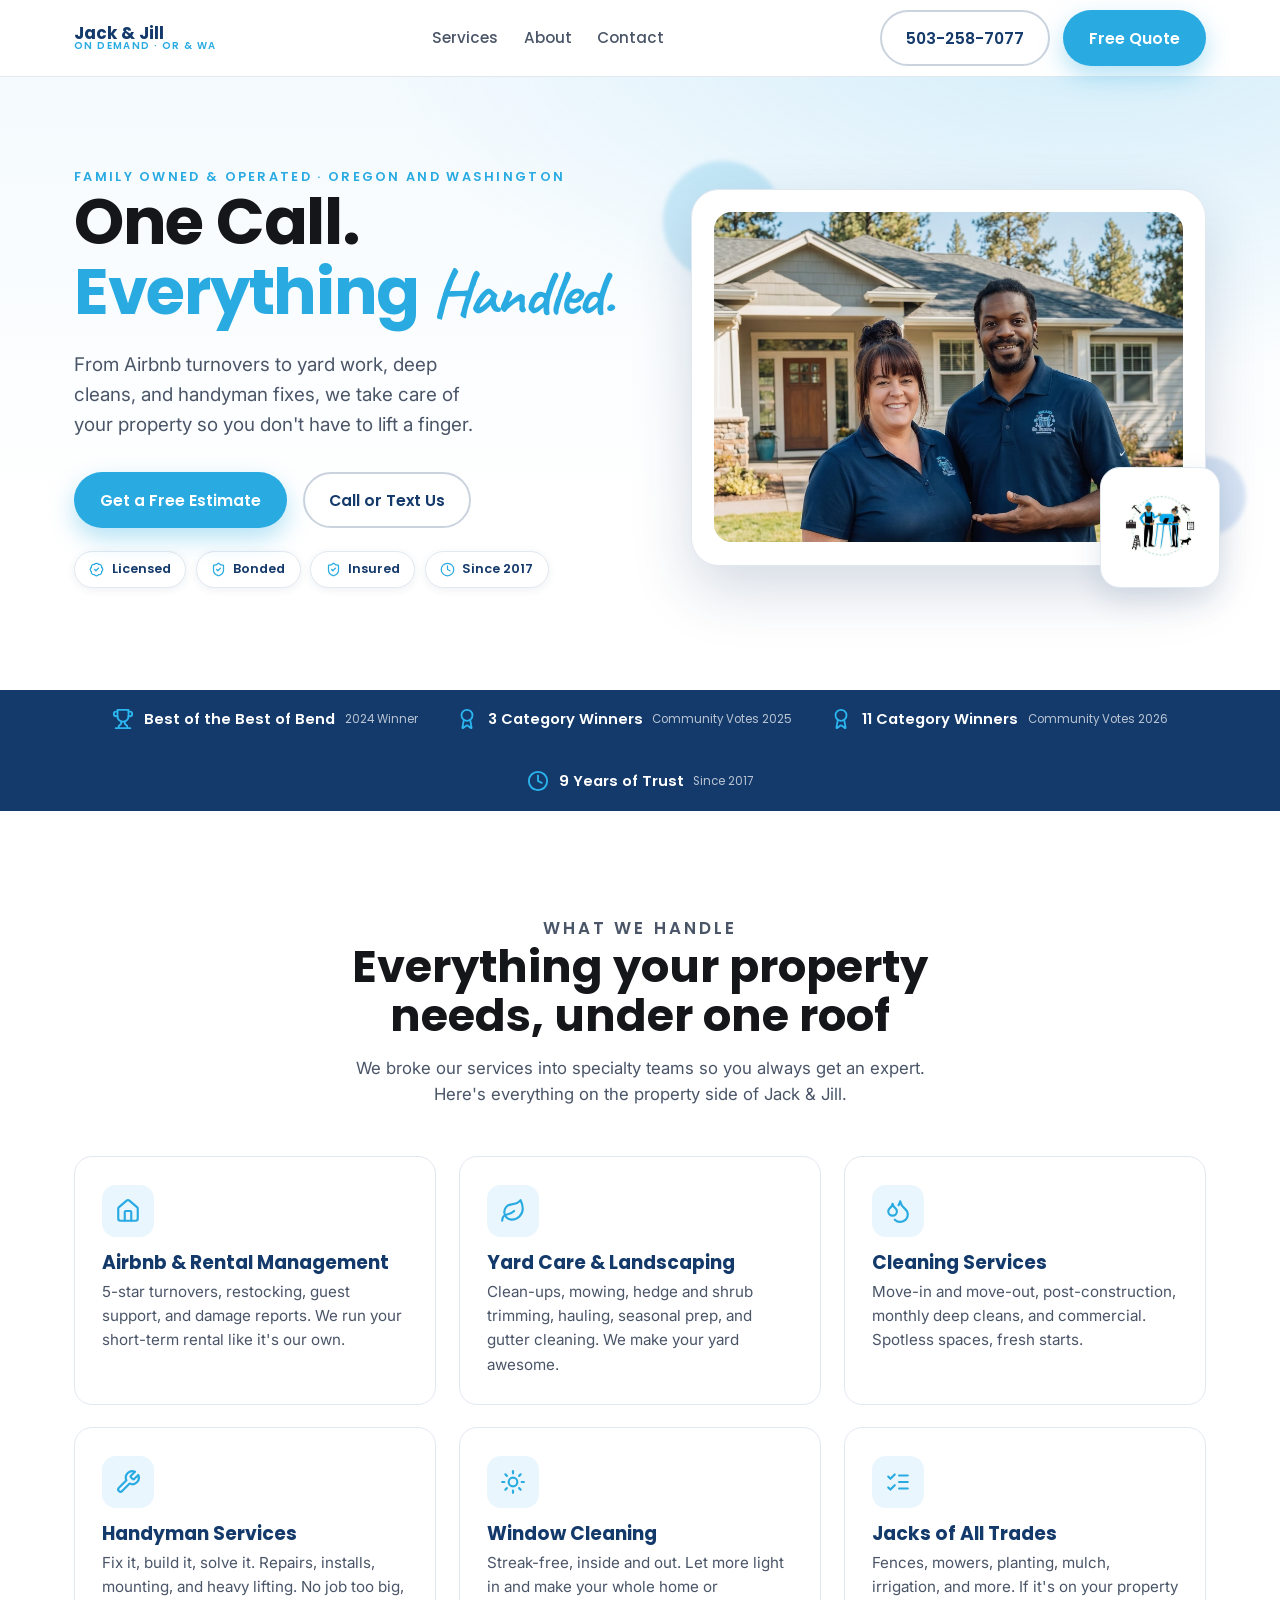
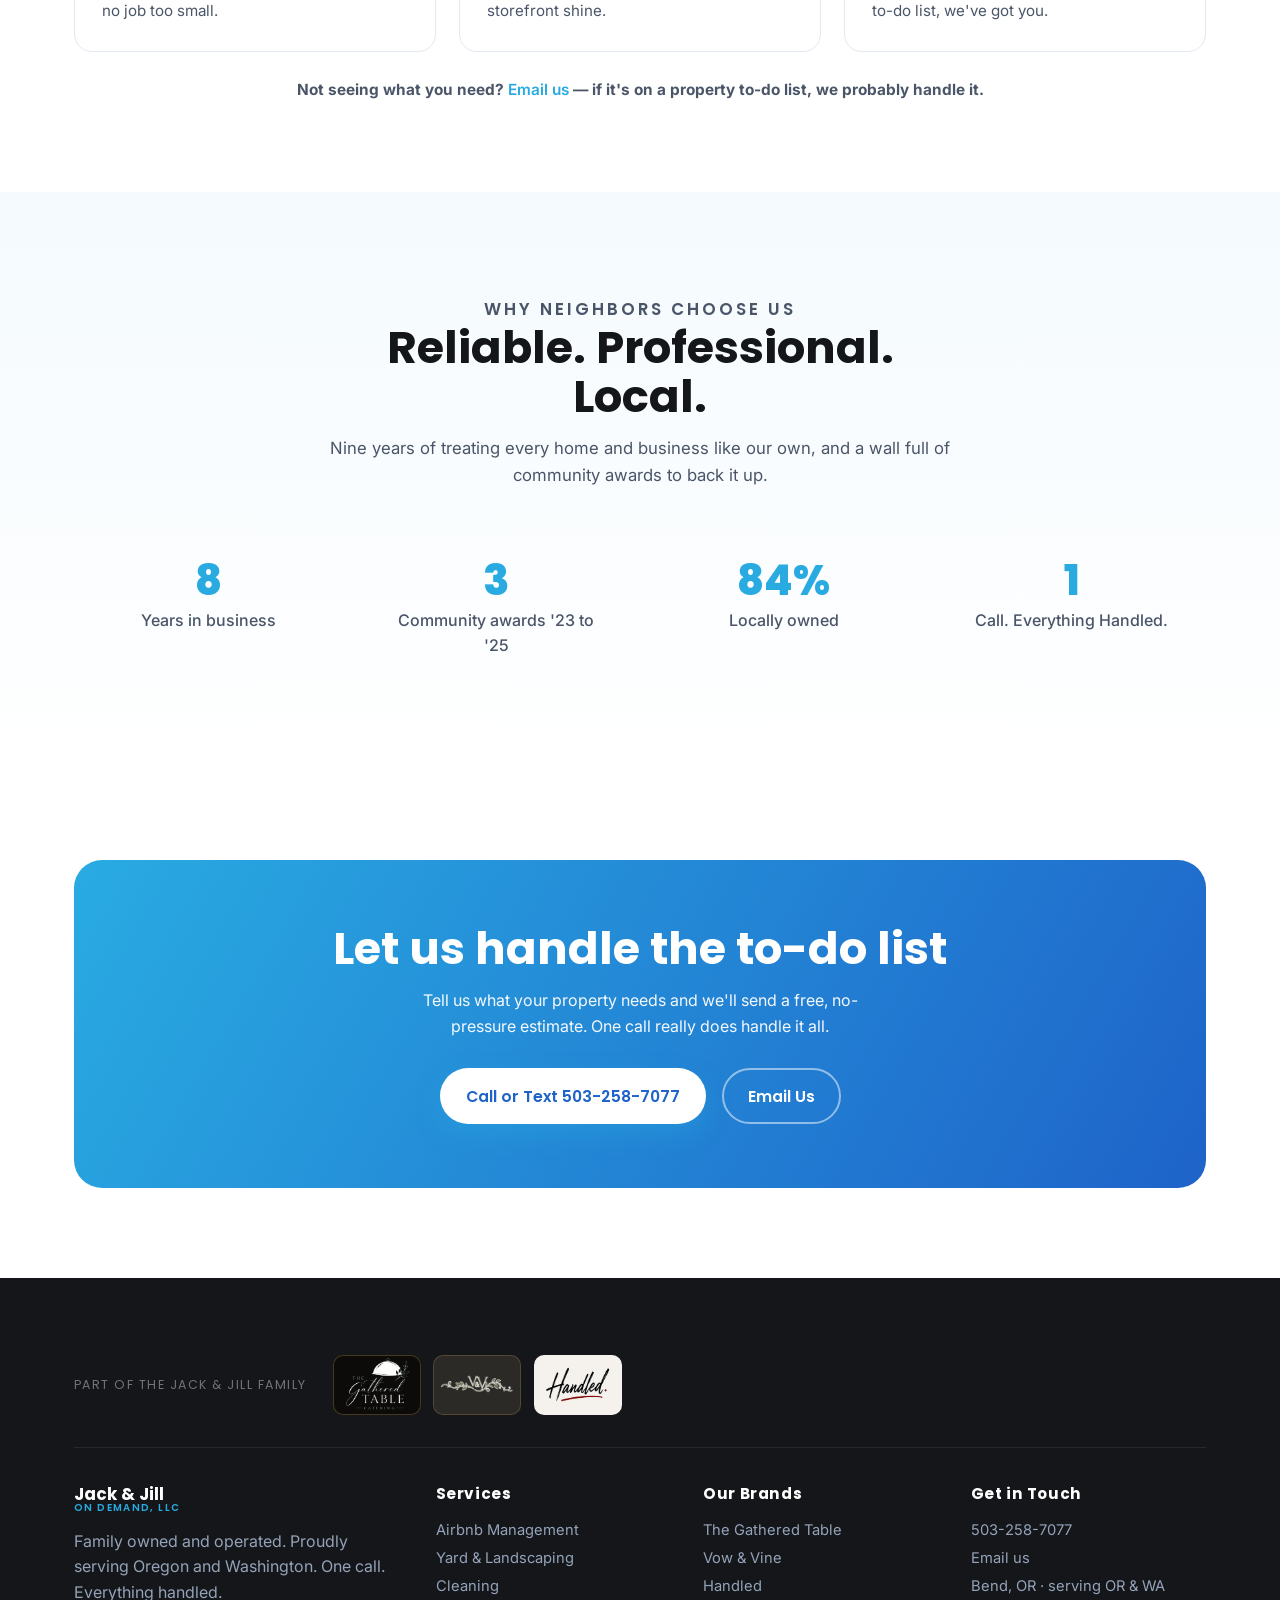
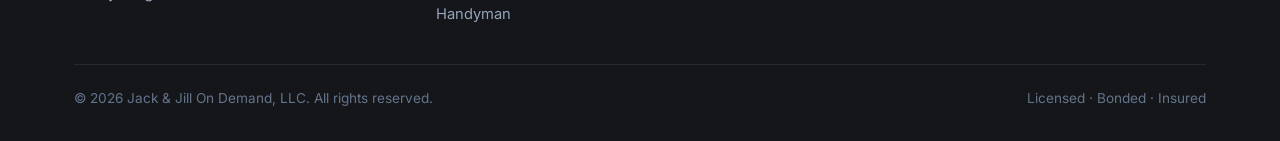
==== index.html @ 46f11cfd "Initial commit: extracted site for standalone GitHub Pages hosting Split out of the Jack & Jill fami" ====
<!DOCTYPE html>
<html lang="en">
<head>
<meta charset="UTF-8" />
<meta name="viewport" content="width=device-width, initial-scale=1.0" />
<title>Jack &amp; Jill On Demand · One Call. Everything Handled. | Oregon and Washington</title>
<meta name="description" content="Family-owned property services across Oregon and Washington: Airbnb management, yard care, cleaning, handyman, and more. Jacks of trades and Jills of many skills. Voted Best of Bend. One call. Everything handled." />
<link rel="preconnect" href="https://fonts.googleapis.com" />
<link rel="preconnect" href="https://fonts.gstatic.com" crossorigin />
<link href="https://fonts.googleapis.com/css2?family=Poppins:wght@500;600;700;800&family=Inter:wght@400;500;600&family=Caveat:wght@700&display=swap" rel="stylesheet" />
<link rel="stylesheet" href="styles.css" />
</head>
<body>

<!-- ============ HEADER ============ -->
<header class="site">
  <div class="wrap nav">
    <a class="brand" href="index.html" aria-label="Jack and Jill On Demand home">
      <span class="bt">Jack &amp; Jill<small>ON DEMAND · OR &amp; WA</small></span>
    </a>
    <nav class="nav-links" aria-label="Primary">
      <a href="services/">Services</a>
      <a href="about/">About</a>
      <a href="contact/">Contact</a>
    </nav>
    <div class="nav-cta">
      <a class="btn btn-ghost" href="tel:5032587077">503-258-7077</a>
      <a class="btn btn-primary" href="contact/">Free Quote</a>
      <button class="nav-toggle" aria-label="Menu" aria-expanded="false">
        <svg width="26" height="26" viewBox="0 0 24 24" fill="none" stroke="#143a6b" stroke-width="2" stroke-linecap="round" stroke-linejoin="round"><path d="M4 6h16M4 12h16M4 18h16"/></svg>
      </button>
    </div>
  </div>
</header>

<!-- ============ HERO ============ -->
<section class="hero">
  <div class="wrap hero-grid">
    <div class="hero-copy">
      <p class="eyebrow reveal">Family Owned &amp; Operated · Oregon and Washington</p>
      <h1 class="reveal d1">One Call.<br><span class="hl">Everything <span class="script">Handled.</span></span></h1>
      <p class="lead reveal d2">From Airbnb turnovers to yard work, deep cleans, and handyman fixes, we take care of your property so you don't have to lift a finger.</p>
      <div class="cta-row reveal d3">
        <a class="btn btn-primary" href="contact/">Get a Free Estimate</a>
        <a class="btn btn-ghost" href="tel:5032587077">Call or Text Us</a>
      </div>
      <div class="pill-badges reveal d4">
        <span class="pill"><svg viewBox="0 0 24 24" fill="none" stroke="currentColor" stroke-width="2" stroke-linecap="round" stroke-linejoin="round"><path d="M3.85 8.62a4 4 0 0 1 4.78-4.77 4 4 0 0 1 6.74 0 4 4 0 0 1 4.78 4.78 4 4 0 0 1 0 6.74 4 4 0 0 1-4.77 4.78 4 4 0 0 1-6.75 0 4 4 0 0 1-4.78-4.77 4 4 0 0 1 0-6.76Z"/><path d="m9 12 2 2 4-4"/></svg> Licensed</span>
        <span class="pill"><svg viewBox="0 0 24 24" fill="none" stroke="currentColor" stroke-width="2" stroke-linecap="round" stroke-linejoin="round"><path d="M20 13c0 5-3.5 7.5-7.66 8.95a1 1 0 0 1-.67-.01C7.5 20.5 4 18 4 13V6a1 1 0 0 1 1-1c2 0 4.5-1.2 6.24-2.72a1.17 1.17 0 0 1 1.52 0C14.51 3.81 17 5 19 5a1 1 0 0 1 1 1z"/><path d="m9 12 2 2 4-4"/></svg> Bonded</span>
        <span class="pill"><svg viewBox="0 0 24 24" fill="none" stroke="currentColor" stroke-width="2" stroke-linecap="round" stroke-linejoin="round"><path d="M20 13c0 5-3.5 7.5-7.66 8.95a1 1 0 0 1-.67-.01C7.5 20.5 4 18 4 13V6a1 1 0 0 1 1-1c2 0 4.5-1.2 6.24-2.72a1.17 1.17 0 0 1 1.52 0C14.51 3.81 17 5 19 5a1 1 0 0 1 1 1z"/><path d="m9 12 2 2 4-4"/></svg> Insured</span>
        <span class="pill"><svg viewBox="0 0 24 24" fill="none" stroke="currentColor" stroke-width="2" stroke-linecap="round" stroke-linejoin="round"><circle cx="12" cy="12" r="10"/><polyline points="12 6 12 12 16 14"/></svg> Since 2017</span>
      </div>
    </div>
    <div class="hero-visual reveal d2">
      <span class="blob b1 float-anim"></span>
      <span class="blob b2 float-anim delay"></span>
      <div class="hero-card">
        <div class="photo">
          <img src="assets/photos/team-front-of-home.jpg" alt="Two members of the Jack &amp; Jill On Demand team outside a Central Oregon home" width="1856" height="2304" fetchpriority="high" decoding="async" />
        </div>
      </div>
      <div class="hero-logo-float float-anim">
        <img src="assets/logo.png" alt="Jack & Jill On Demand" />
      </div>
    </div>
  </div>
</section>

<!-- ============ AWARDS STRIP ============ -->
<div class="awards">
  <div class="wrap row">
    <div class="award"><svg viewBox="0 0 24 24" fill="none" stroke="currentColor" stroke-width="2" stroke-linecap="round" stroke-linejoin="round"><path d="M6 9H4.5a2.5 2.5 0 0 1 0-5H6"/><path d="M18 9h1.5a2.5 2.5 0 0 0 0-5H18"/><path d="M4 22h16"/><path d="M10 14.66V17c0 .55-.47.98-.97 1.21C7.85 18.75 7 20.24 7 22"/><path d="M14 14.66V17c0 .55.47.98.97 1.21C16.15 18.75 17 20.24 17 22"/><path d="M18 2H6v7a6 6 0 0 0 12 0V2Z"/></svg> Best of the Best of Bend <small>2024 Winner</small></div>
    <div class="award"><svg viewBox="0 0 24 24" fill="none" stroke="currentColor" stroke-width="2" stroke-linecap="round" stroke-linejoin="round"><path d="m15.477 12.89 1.515 8.526a.5.5 0 0 1-.81.47l-3.58-2.687a1 1 0 0 0-1.197 0l-3.586 2.686a.5.5 0 0 1-.81-.469l1.514-8.526"/><circle cx="12" cy="8" r="6"/></svg> 3 Category Winners <small>Community Votes 2025</small></div>
    <div class="award"><svg viewBox="0 0 24 24" fill="none" stroke="currentColor" stroke-width="2" stroke-linecap="round" stroke-linejoin="round"><path d="m15.477 12.89 1.515 8.526a.5.5 0 0 1-.81.47l-3.58-2.687a1 1 0 0 0-1.197 0l-3.586 2.686a.5.5 0 0 1-.81-.469l1.514-8.526"/><circle cx="12" cy="8" r="6"/></svg> 11 Category Winners <small>Community Votes 2026</small></div>
    <div class="award"><svg viewBox="0 0 24 24" fill="none" stroke="currentColor" stroke-width="2" stroke-linecap="round" stroke-linejoin="round"><circle cx="12" cy="12" r="10"/><polyline points="12 6 12 12 16 14"/></svg> 9 Years of Trust <small>Since 2017</small></div>
  </div>
</div>

<!-- ============ SERVICES ============ -->
<section class="block" id="services">
  <div class="wrap">
    <div class="section-head reveal">
      <p class="eyebrow">What We Handle</p>
      <h2>Everything your property needs, under one roof</h2>
      <p>We broke our services into specialty teams so you always get an expert. Here's everything on the property side of Jack &amp; Jill.</p>
    </div>
    <div class="services">
      <article class="svc reveal d1">
        <div class="ic"><svg viewBox="0 0 24 24" fill="none" stroke="currentColor" stroke-width="2" stroke-linecap="round" stroke-linejoin="round"><path d="M15 21v-8a1 1 0 0 0-1-1h-4a1 1 0 0 0-1 1v8"/><path d="M3 10a2 2 0 0 1 .709-1.528l7-5.999a2 2 0 0 1 2.582 0l7 5.999A2 2 0 0 1 21 10v9a2 2 0 0 1-2 2H5a2 2 0 0 1-2-2z"/></svg></div>
        <h3>Airbnb &amp; Rental Management</h3>
        <p>5-star turnovers, restocking, guest support, and damage reports. We run your short-term rental like it's our own.</p>
      </article>
      <article class="svc reveal d2">
        <div class="ic"><svg viewBox="0 0 24 24" fill="none" stroke="currentColor" stroke-width="2" stroke-linecap="round" stroke-linejoin="round"><path d="M11 20A7 7 0 0 1 9.8 6.1C15.5 5 17 4.48 19 2c1 2 2 4.18 2 8 0 5.5-4.78 10-10 10z"/><path d="M2 21c0-3 1.85-5.36 5.08-6C9.5 14.52 12 13 13 12"/></svg></div>
        <h3>Yard Care &amp; Landscaping</h3>
        <p>Clean-ups, mowing, hedge and shrub trimming, hauling, seasonal prep, and gutter cleaning. We make your yard awesome.</p>
      </article>
      <article class="svc reveal d3">
        <div class="ic"><svg viewBox="0 0 24 24" fill="none" stroke="currentColor" stroke-width="2" stroke-linecap="round" stroke-linejoin="round"><path d="M7 16.3c2.2 0 4-1.83 4-4.05 0-1.16-.57-2.26-1.71-3.19S7.29 6.75 7 5.3c-.29 1.45-1.14 2.84-2.29 3.76S3 11.1 3 12.25c0 2.22 1.8 4.05 4 4.05z"/><path d="M12.56 6.6A10.97 10.97 0 0 0 14 3.02c.5 2.5 2 4.9 4 6.5s3 3.5 3 5.5a6.98 6.98 0 0 1-11.91 4.97"/></svg></div>
        <h3>Cleaning Services</h3>
        <p>Move-in and move-out, post-construction, monthly deep cleans, and commercial. Spotless spaces, fresh starts.</p>
      </article>
      <article class="svc reveal d1">
        <div class="ic"><svg viewBox="0 0 24 24" fill="none" stroke="currentColor" stroke-width="2" stroke-linecap="round" stroke-linejoin="round"><path d="M14.7 6.3a1 1 0 0 0 0 1.4l1.6 1.6a1 1 0 0 0 1.4 0l3.77-3.77a6 6 0 0 1-7.94 7.94l-6.91 6.91a2.12 2.12 0 0 1-3-3l6.91-6.91a6 6 0 0 1 7.94-7.94l-3.76 3.76z"/></svg></div>
        <h3>Handyman Services</h3>
        <p>Fix it, build it, solve it. Repairs, installs, mounting, and heavy lifting. No job too big, no job too small.</p>
      </article>
      <article class="svc reveal d2">
        <div class="ic"><svg viewBox="0 0 24 24" fill="none" stroke="currentColor" stroke-width="2" stroke-linecap="round" stroke-linejoin="round"><circle cx="12" cy="12" r="4"/><path d="M12 2v2"/><path d="M12 20v2"/><path d="m4.93 4.93 1.41 1.41"/><path d="m17.66 17.66 1.41 1.41"/><path d="M2 12h2"/><path d="M20 12h2"/><path d="m6.34 17.66-1.41 1.41"/><path d="m19.07 4.93-1.41 1.41"/></svg></div>
        <h3>Window Cleaning</h3>
        <p>Streak-free, inside and out. Let more light in and make your whole home or storefront shine.</p>
      </article>
      <article class="svc reveal d3">
        <div class="ic"><svg viewBox="0 0 24 24" fill="none" stroke="currentColor" stroke-width="2" stroke-linecap="round" stroke-linejoin="round"><path d="m3 17 2 2 4-4"/><path d="m3 7 2 2 4-4"/><path d="M13 6h8"/><path d="M13 12h8"/><path d="M13 18h8"/></svg></div>
        <h3>Jacks of All Trades</h3>
        <p>Fences, mowers, planting, mulch, irrigation, and more. If it's on your property to-do list, we've got you.</p>
      </article>
    </div>
    <p class="services-note reveal"><strong>Not seeing what you need? <a href="mailto:hellojackandjillinfo@gmail.com">Email us</a> — if it's on a property to-do list, we probably handle it.</strong></p>
  </div>
</section>

<!-- ============ WHY / PROMISE ============ -->
<section class="block promise" id="why">
  <div class="wrap">
    <div class="section-head reveal">
      <p class="eyebrow">Why Neighbors Choose Us</p>
      <h2>Reliable. Professional. Local.</h2>
      <p>Nine years of treating every home and business like our own, and a wall full of community awards to back it up.</p>
    </div>
    <div class="promise-grid">
      <div class="stat reveal d1"><div class="n"><span data-count="9">9</span></div><div class="l">Years in business</div></div>
      <div class="stat reveal d2"><div class="n"><span data-count="4">4</span></div><div class="l">Community awards '23 to '25</div></div>
      <div class="stat reveal d3"><div class="n"><span data-count="100" data-suffix="%">100%</span></div><div class="l">Locally owned</div></div>
      <div class="stat reveal d4"><div class="n"><span data-count="1">1</span></div><div class="l">Call. Everything Handled.</div></div>
    </div>
  </div>
</section>


<!-- ============ CTA ============ -->
<section class="block" id="contact">
  <div class="wrap">
    <div class="cta reveal">
      <h2>Let us handle the to-do list</h2>
      <p>Tell us what your property needs and we'll send a free, no-pressure estimate. One call really does handle it all.</p>
      <div class="cta-row" style="justify-content:center; display:flex; gap:1rem; flex-wrap:wrap;">
        <a class="btn btn-primary" href="tel:5032587077">Call or Text 503-258-7077</a>
        <a class="btn btn-ghost" href="mailto:hellojackandjillinfo@gmail.com">Email Us</a>
      </div>
    </div>
  </div>
</section>

<!-- ============ FOOTER ============ -->
<footer class="site">
  <div class="wrap">
    <div class="brand-strip">
  <span class="brand-strip-label">Part of the Jack &amp; Jill family</span>
  <div class="brand-strip-logos">
    <a class="brand-chip fam-gathered" href="https://thegatheredtablecatering.com" target="_blank" rel="noopener" aria-label="The Gathered Table"><img src="assets/brands/gathered-table.png" alt="The Gathered Table" /></a>
    <a class="brand-chip fam-vowvine" href="https://vowvineeventsevrices.com" target="_blank" rel="noopener" aria-label="Vow &amp; Vine"><img src="assets/brands/vow-and-vine.png" alt="Vow &amp; Vine" /></a>
    <a class="brand-chip fam-handled" href="https://handledpersonalassistant.com" target="_blank" rel="noopener" aria-label="Handled"><img src="assets/brands/handled.png" alt="Handled" /></a>
  </div>
</div>
    <div class="foot-grid">
      <div>
        <a class="brand" href="index.html"><span class="bt" style="color:#fff">Jack &amp; Jill<small>ON DEMAND, LLC</small></span></a>
        <p style="margin-top:1rem; color:#94a3b8; max-width:32ch;">Family owned and operated. Proudly serving Oregon and Washington. One call. Everything handled.</p>
      </div>
      <div>
        <h4>Services</h4>
        <ul>
          <li><a href="services/">Airbnb Management</a></li>
          <li><a href="services/">Yard &amp; Landscaping</a></li>
          <li><a href="services/">Cleaning</a></li>
          <li><a href="services/">Handyman</a></li>
        </ul>
      </div>
      <div>
        <h4>Our Brands</h4>
        <ul>
          <li><a href="https://thegatheredtablecatering.com">The Gathered Table</a></li>
          <li><a href="https://vowvineeventsevrices.com">Vow &amp; Vine</a></li>
          <li><a href="https://handledpersonalassistant.com">Handled</a></li>
        </ul>
      </div>
      <div>
        <h4>Get in Touch</h4>
        <ul>
          <li><a href="tel:5032587077">503-258-7077</a></li>
          <li><a href="mailto:hellojackandjillinfo@gmail.com">Email us</a></li>
          <li>Bend, OR &middot; serving OR &amp; WA</li>
        </ul>
      </div>
    </div>
    <div class="foot-bottom">
      <span>© 2026 Jack &amp; Jill On Demand, LLC. All rights reserved.</span>
      <span>Licensed · Bonded · Insured</span>
    </div>
  </div>
</footer>

<script src="app.js"></script>
</body>
</html>
---- styles.css ----
/* ============================================================
   JACK & JILL ON DEMAND :: flagship / property services
   Palette: cyan + deep navy + near-black + white
   Mood: friendly, sturdy, trustworthy, energetic
   ============================================================ */

:root {
  --cyan: #29abe2;
  --cyan-bright: #2bb6f0;
  --navy: #143a6b;
  --navy-deep: #0e2545;
  --royal: #1e63c9;
  --ink: #14161a;
  --slate: #4a5568;
  --mist: #eaf6fd;
  --mist-2: #f4fafe;
  --white: #ffffff;
  --line: #e2e8f0;

  --shadow-sm: 0 2px 8px rgba(20, 58, 107, .08);
  --shadow-md: 0 12px 30px rgba(20, 58, 107, .12);
  --shadow-lg: 0 24px 60px rgba(20, 58, 107, .18);

  --r-sm: 12px;
  --r-md: 18px;
  --r-lg: 28px;

  --font-head: "Poppins", system-ui, sans-serif;
  --font-body: "Inter", system-ui, sans-serif;
  --font-accent: "Caveat", cursive;

  --maxw: 1180px;
}

* { box-sizing: border-box; margin: 0; padding: 0; }

html { scroll-behavior: smooth; }

body {
  font-family: var(--font-body);
  color: var(--ink);
  background: var(--white);
  line-height: 1.6;
  -webkit-font-smoothing: antialiased;
  overflow-x: hidden;
}

h1, h2, h3, h4 { font-family: var(--font-head); line-height: 1.1; font-weight: 700; }
a { color: inherit; text-decoration: none; }
img { max-width: 100%; display: block; }

.wrap { width: 100%; max-width: var(--maxw); margin: 0 auto; padding: 0 24px; }
.eyebrow {
  font-family: var(--font-head);
  font-weight: 600; font-size: .8rem; letter-spacing: .18em;
  text-transform: uppercase; color: var(--cyan);
}
.script { font-family: var(--font-accent); color: var(--cyan); font-weight: 700; }

/* ---------- Buttons ---------- */
.btn {
  display: inline-flex; align-items: center; gap: .5rem;
  font-family: var(--font-head); font-weight: 600; font-size: .98rem;
  padding: .85rem 1.5rem; border-radius: 999px; cursor: pointer;
  border: 2px solid transparent; transition: transform .25s ease, box-shadow .25s ease, background .25s ease;
  will-change: transform;
}
.btn-primary { background: var(--cyan); color: #fff; box-shadow: 0 10px 24px rgba(41,171,226,.35); }
.btn-primary:hover { transform: translateY(-3px); box-shadow: 0 16px 34px rgba(41,171,226,.45); background: var(--cyan-bright); }
.btn-ghost { background: transparent; color: var(--navy); border-color: rgba(20,58,107,.22); }
.btn-ghost:hover { transform: translateY(-3px); border-color: var(--cyan); color: var(--cyan); }
.btn-dark { background: var(--navy); color: #fff; }
.btn-dark:hover { transform: translateY(-3px); background: var(--navy-deep); }

/* ============================================================
   HEADER
   ============================================================ */
header.site {
  position: sticky; top: 0; z-index: 50;
  background: rgba(255,255,255,.85);
  backdrop-filter: saturate(160%) blur(12px);
  border-bottom: 1px solid var(--line);
  transition: box-shadow .3s ease;
}
header.site.scrolled { box-shadow: var(--shadow-sm); }
.nav { display: flex; align-items: center; justify-content: space-between; height: 76px; }
.brand { display: flex; align-items: center; gap: .7rem; font-family: var(--font-head); font-weight: 700; }
.brand img { height: 46px; width: auto; }
.brand .bt { font-size: 1.05rem; color: var(--navy); line-height: 1; }
.brand .bt small { display: block; font-size: .62rem; letter-spacing: .14em; color: var(--cyan); font-weight: 600; }
.nav-links { display: flex; align-items: center; gap: 1.6rem; }
.nav-links a { font-family: var(--font-head); font-weight: 500; font-size: .95rem; color: var(--slate); position: relative; }
.nav-links a::after {
  content: ""; position: absolute; left: 0; bottom: -6px; height: 2px; width: 100%; background: var(--cyan); transform: scaleX(0); transform-origin: left; transition: transform .25s ease;
}
.nav-links a:hover { color: var(--navy); }
.nav-links a:hover::after { transform: scaleX(1); }
.nav-cta { display: flex; align-items: center; gap: .8rem; }
.nav-toggle { display: none; background: none; border: 0; cursor: pointer; }

/* ============================================================
   HERO
   ============================================================ */
.hero {
  position: relative; overflow: hidden;
  background:
    radial-gradient(1200px 600px at 85% -10%, rgba(41,171,226,.16), transparent 60%),
    linear-gradient(180deg, var(--mist-2), #fff 70%);
  padding: clamp(3.5rem, 7vw, 6rem) 0 clamp(4rem, 8vw, 7rem);
}
.hero-grid { display: grid; grid-template-columns: 1.05fr .95fr; gap: 3rem; align-items: center; }
.hero h1 { font-size: clamp(2.4rem, 5.4vw, 4rem); color: var(--ink); letter-spacing: -.02em; }
.hero h1 .hl { color: var(--cyan); }
.hero .lead { font-size: 1.18rem; color: var(--slate); margin: 1.3rem 0 0; max-width: 34ch; }
.hero .cta-row { display: flex; gap: 1rem; flex-wrap: wrap; margin-top: 2rem; }
.hero .trust { margin-top: 2.2rem; display: flex; gap: 1.4rem; align-items: center; flex-wrap: wrap; color: var(--slate); font-size: .9rem; }
.hero .trust b { color: var(--navy); font-family: var(--font-head); }
.pill-badges { display: flex; gap: .6rem; flex-wrap: wrap; margin-top: 1.4rem; }
.pill {
  display: inline-flex; align-items: center; gap: .45rem; font-family: var(--font-head); font-weight: 600;
  font-size: .8rem; color: var(--navy); background: #fff; border: 1px solid var(--line);
  padding: .45rem .9rem; border-radius: 999px; box-shadow: var(--shadow-sm);
}
.pill svg { width: 15px; height: 15px; color: var(--cyan); }

/* Hero visual */
.hero-visual { position: relative; }
.hero-card {
  background: #fff; border-radius: var(--r-lg); box-shadow: var(--shadow-lg);
  padding: 1.4rem; border: 1px solid var(--line); position: relative; z-index: 2;
}
.hero-card .photo { border-radius: var(--r-md); height: 330px; }
.hero-logo-float {
  position: absolute; z-index: 3; right: -14px; bottom: -22px; background: #fff;
  border-radius: 20px; padding: .7rem; box-shadow: var(--shadow-md); border: 1px solid var(--line);
}
.hero-logo-float img { width: 96px; height: auto; }
.blob {
  position: absolute; border-radius: 50%; filter: blur(2px); z-index: 0;
}
.blob.b1 { width: 120px; height: 120px; background: rgba(41,171,226,.20); top: -28px; left: -28px; }
.blob.b2 { width: 80px; height: 80px; background: rgba(30,99,201,.16); bottom: 30px; right: -40px; }
.float-anim { animation: floaty 6s ease-in-out infinite; }
.float-anim.delay { animation-delay: -3s; }
@keyframes floaty { 0%,100% { transform: translateY(0); } 50% { transform: translateY(-14px); } }

/* Photo frames */
.photo {
  position: relative; overflow: hidden;
  background:
    linear-gradient(135deg, rgba(41,171,226,.10), rgba(30,99,201,.06)),
    #eef3f9;
}
.photo img {
  position: absolute; inset: 0; display: block; width: 100%; height: 100%;
  object-fit: cover;
  transition: transform .7s cubic-bezier(.16,1,.3,1);
}

/* ============================================================
   MARQUEE / award strip
   ============================================================ */
.awards { background: var(--navy); color: #fff; padding: 1.1rem 0; }
.awards .row { display: flex; align-items: center; justify-content: center; gap: 2.4rem; flex-wrap: wrap; }
.awards .award { display: flex; align-items: center; gap: .6rem; font-family: var(--font-head); font-weight: 600; font-size: .92rem; }
.awards .award svg { width: 22px; height: 22px; color: var(--cyan-bright); }
.awards .award small { display: block; font-weight: 400; opacity: .7; font-size: .72rem; }

/* ============================================================
   SECTION SHELL
   ============================================================ */
section.block { padding: clamp(3.5rem, 7vw, 6rem) 0; }
.section-head { text-align: center; max-width: 620px; margin: 0 auto 3rem; }
.section-head h2 { font-size: clamp(1.9rem, 4vw, 2.8rem); color: var(--ink); }
.section-head p { color: var(--slate); margin-top: .9rem; font-size: 1.05rem; }

/* Services grid */
.services { display: grid; grid-template-columns: repeat(3, 1fr); gap: 1.4rem; }
.svc {
  background: #fff; border: 1px solid var(--line); border-radius: var(--r-md); padding: 1.7rem;
  transition: transform .3s ease, box-shadow .3s ease, border-color .3s ease; position: relative; overflow: hidden;
}
.svc::before {
  content: ""; position: absolute; inset: 0 0 auto 0; height: 4px;
  background: linear-gradient(90deg, var(--cyan), var(--royal)); transform: scaleX(0); transform-origin: left; transition: transform .35s ease;
}
.svc:hover { transform: translateY(-6px); box-shadow: var(--shadow-md); border-color: transparent; }
.svc:hover::before { transform: scaleX(1); }
.svc .ic {
  width: 52px; height: 52px; border-radius: 14px; display: grid; place-items: center;
  background: var(--mist); color: var(--cyan); margin-bottom: 1rem; transition: transform .3s ease;
}
.svc:hover .ic { transform: scale(1.08) rotate(-4deg); }
.svc .ic svg { width: 26px; height: 26px; }
.svc h3 { font-size: 1.18rem; color: var(--navy); margin-bottom: .4rem; }
.svc p { color: var(--slate); font-size: .95rem; }

/* Why / promise band */
.promise { background: linear-gradient(180deg, var(--mist-2), #fff); }
.promise-grid { display: grid; grid-template-columns: repeat(4, 1fr); gap: 1.2rem; }
.stat { text-align: center; padding: 1.4rem; }
.stat .n { font-family: var(--font-head); font-weight: 800; font-size: 2.6rem; color: var(--cyan); line-height: 1; }
.stat .l { color: var(--slate); font-weight: 500; margin-top: .4rem; }

/* ============================================================
   FAMILY OF BRANDS (cross-promo)
   ============================================================ */
.family { background: var(--navy-deep); color: #fff; position: relative; overflow: hidden; }
.family::before {
  content: ""; position: absolute; inset: 0;
  background: radial-gradient(700px 400px at 80% 0%, rgba(41,171,226,.22), transparent 60%);
}
.family .section-head h2 { color: #fff; }
.family .section-head p { color: rgba(255,255,255,.72); }
.fam-grid { display: grid; grid-template-columns: repeat(3, 1fr); gap: 1.4rem; position: relative; }
.fam {
  background: rgba(255,255,255,.05); border: 1px solid rgba(255,255,255,.12); border-radius: var(--r-md);
  padding: 1.6rem; transition: transform .3s ease, background .3s ease; display: flex; flex-direction: column; gap: .8rem;
}
.fam:hover { transform: translateY(-6px); background: rgba(255,255,255,.09); }
.fam .mark { background: #fff; border-radius: 12px; height: 120px; display: flex; align-items: center; justify-content: center; padding: 1rem; overflow: hidden; }
.fam .mark img { max-width: 100%; max-height: 100%; width: auto; height: auto; object-fit: contain; }
.fam h3 { font-size: 1.15rem; }
.fam p { color: rgba(255,255,255,.72); font-size: .92rem; }
.fam .go { font-family: var(--font-head); font-weight: 600; color: var(--cyan-bright); font-size: .9rem; margin-top: auto; display: inline-flex; gap: .4rem; align-items: center; }
.fam .go svg { width: 16px; height: 16px; transition: transform .3s ease; }
.fam:hover .go svg { transform: translateX(4px); }

/* ============================================================
   CTA band + footer
   ============================================================ */
.cta {
  background: linear-gradient(120deg, var(--cyan), var(--royal)); color: #fff; text-align: center;
  border-radius: var(--r-lg); padding: clamp(2.5rem, 5vw, 4rem); margin: 0 auto; position: relative; overflow: hidden;
}
.cta h2 { font-size: clamp(1.8rem, 4vw, 2.8rem); }
.cta p { margin: .9rem auto 1.8rem; max-width: 46ch; opacity: .95; }
.cta .btn-primary { background: #fff; color: var(--royal); }
.cta .btn-primary:hover { background: #fff; transform: translateY(-3px); box-shadow: 0 14px 30px rgba(255,255,255,.25); }
.cta .btn-ghost { border-color: rgba(255,255,255,.5); color: #fff; }

footer.site { background: var(--ink); color: #cbd5e1; padding: 3.2rem 0 2rem; }
.foot-grid { display: grid; grid-template-columns: 1.4fr 1fr 1fr 1fr; gap: 2rem; }
footer .brand .bt { color: #fff; }
footer h4 { color: #fff; font-size: .95rem; margin-bottom: .9rem; letter-spacing: .04em; }
footer a, footer li { color: #94a3b8; font-size: .92rem; line-height: 1.9; list-style: none; }
footer a:hover { color: var(--cyan-bright); }
.foot-bottom { border-top: 1px solid rgba(255,255,255,.08); margin-top: 2.2rem; padding-top: 1.4rem; display: flex; justify-content: space-between; flex-wrap: wrap; gap: .6rem; font-size: .85rem; color: #64748b; }

/* ============================================================
   SCROLL REVEAL — "The Steady Knock"
   ============================================================ */

/* ─── Motion: "The Steady Knock" ─── */
.reveal {
  opacity: 0;
  transform: translateY(12px);
  transition: opacity 0.5s cubic-bezier(0.16, 1, 0.3, 1),
              transform 0.5s cubic-bezier(0.16, 1, 0.3, 1);
}
.reveal.in { opacity: 1; transform: none; }

/* Hero copy — slides from slight left (directional confidence) */
.hero-copy .reveal:not(.in) { transform: translateX(-16px); }

/* Hero visual — scales in (a confident arrival) */
.hero-visual.reveal:not(.in) { transform: scale(0.97); transition-duration: 0.7s; }

/* Service cards — rise with slight scale (purposeful emergence) */
.svc.reveal:not(.in) { transform: translateY(18px) scale(0.985); transition-duration: 0.45s; }

/* Section headings — opacity only, no movement needed */
.section-head.reveal:not(.in) { transform: none; }

/* CTA block — scales very slightly */
.cta.reveal:not(.in) { transform: scale(0.99); transition-duration: 0.6s; }

/* Stagger delays */
.d1 { transition-delay: 80ms; }
.d2 { transition-delay: 160ms; }
.d3 { transition-delay: 240ms; }
.d4 { transition-delay: 320ms; }

/* ============================================================
   RESPONSIVE
   ============================================================ */
@media (max-width: 920px) {
  .hero-grid { grid-template-columns: 1fr; }
  .services, .fam-grid { grid-template-columns: 1fr 1fr; }
  .promise-grid { grid-template-columns: 1fr 1fr; }
  .foot-grid { grid-template-columns: 1fr 1fr; }
}
@media (max-width: 640px) {
  .nav-links { display: none; }
  .nav-links.open {
    display: flex;
    flex-direction: column;
    position: absolute;
    top: 76px;
    left: 0;
    right: 0;
    background: rgba(255,255,255,.97);
    padding: 1.4rem 1.6rem;
    gap: 1.2rem;
    box-shadow: var(--shadow-md);
    border-bottom: 1px solid var(--line);
    z-index: 49;
  }
  .nav-toggle { display: block; }
  .services, .fam-grid, .promise-grid { grid-template-columns: 1fr; }
  .nav-cta .btn-ghost { display: none; }
}

@media (prefers-reduced-motion: reduce) {
  * { animation: none !important; transition: none !important; }
  .reveal { opacity: 1; transform: none; }
  html { scroll-behavior: auto; }
}

/* ============================================================
   INTERIOR PAGES (services / about / contact)
   ============================================================ */
.page-hero {
  position: relative; overflow: hidden; text-align: center;
  background:
    radial-gradient(900px 420px at 50% -20%, rgba(41,171,226,.18), transparent 60%),
    linear-gradient(180deg, var(--navy-deep), var(--navy));
  color: #fff; padding: clamp(3rem, 6vw, 5rem) 0 clamp(3.4rem, 6vw, 5rem);
}
.crumbs { font-family: var(--font-head); font-size: .82rem; letter-spacing: .04em; color: rgba(255,255,255,.6); margin-bottom: 1rem; }
.crumbs a { color: var(--cyan-bright); } .crumbs a:hover { text-decoration: underline; }
.page-hero h1 { font-size: clamp(2.2rem, 5vw, 3.4rem); }
.page-hero p { color: rgba(255,255,255,.78); max-width: 52ch; margin: 1rem auto 0; font-size: 1.08rem; }

/* generic content */
.prose { max-width: 760px; margin: 0 auto; }
.prose h2 { font-size: clamp(1.6rem, 3.4vw, 2.2rem); color: var(--navy); margin: 2rem 0 .8rem; }
.prose p { color: var(--slate); margin-bottom: 1rem; }

/* detailed service rows */
.svc-row { display: grid; grid-template-columns: 1fr 1fr; gap: 2.6rem; align-items: center; padding: clamp(2rem,4vw,3rem) 0; border-bottom: 1px solid var(--line); }
.svc-row:nth-child(even) .svc-row-media { order: 2; }
.svc-row .photo { height: 320px; border-radius: var(--r-md); }
.svc-row h3 { font-size: 1.6rem; color: var(--navy); margin-bottom: .6rem; }
.svc-row ul { list-style: none; margin-top: 1rem; }
.svc-row li { display: flex; gap: .6rem; align-items: flex-start; color: var(--slate); padding: .3rem 0; }
.svc-row li svg { width: 18px; height: 18px; color: var(--cyan); flex: none; margin-top: 5px; }

/* about */
.about-split { display: grid; grid-template-columns: 1fr 1fr; gap: 3rem; align-items: center; }
.about-split .photo { height: 440px; border-radius: var(--r-lg); }
.values { display: grid; grid-template-columns: repeat(3,1fr); gap: 1.2rem; margin-top: 1rem; }
.value { background: #fff; border: 1px solid var(--line); border-radius: var(--r-md); padding: 1.5rem; }
.value .ic { width: 44px; height: 44px; border-radius: 12px; background: var(--mist); color: var(--cyan); display: grid; place-items: center; margin-bottom: .8rem; }
.value .ic svg { width: 22px; height: 22px; }
.value h3 { color: var(--navy); font-size: 1.1rem; margin-bottom: .3rem; }
.value p { color: var(--slate); font-size: .92rem; }

/* contact */
.contact-grid { display: grid; grid-template-columns: 1.1fr .9fr; gap: 2.6rem; align-items: start; }
.form-card { background: #fff; border: 1px solid var(--line); border-radius: var(--r-lg); padding: 2rem; box-shadow: var(--shadow-md); }
.field { margin-bottom: 1.1rem; }
.field label { display: block; font-family: var(--font-head); font-weight: 600; font-size: .88rem; color: var(--navy); margin-bottom: .4rem; }
.field input, .field select, .field textarea {
  width: 100%; font-family: var(--font-body); font-size: 1rem; color: var(--ink);
  padding: .8rem 1rem; border: 1px solid var(--line); border-radius: 10px; background: var(--mist-2); transition: border-color .2s ease, box-shadow .2s ease;
}
.field input:focus, .field select:focus, .field textarea:focus { outline: none; border-color: var(--cyan); box-shadow: 0 0 0 3px rgba(41,171,226,.15); background: #fff; }
.field textarea { min-height: 130px; resize: vertical; }
.contact-aside { display: flex; flex-direction: column; gap: 1rem; }
.info-card { background: var(--mist); border: 1px solid var(--line); border-radius: var(--r-md); padding: 1.4rem; }
.info-card h3 { color: var(--navy); font-size: 1.05rem; margin-bottom: .5rem; display: flex; gap: .5rem; align-items: center; }
.info-card h3 svg { width: 20px; height: 20px; color: var(--cyan); }
.info-card a { color: var(--royal); font-weight: 600; }
.info-card p { color: var(--slate); font-size: .94rem; }
.note { font-size: .82rem; color: var(--slate); margin-top: .8rem; }

@media (max-width: 920px) {
  .svc-row, .about-split, .contact-grid { grid-template-columns: 1fr; }
  .svc-row:nth-child(even) .svc-row-media { order: 0; }
  .svc-row .photo, .about-split .photo { height: 280px; }
  .values { grid-template-columns: 1fr; }
}

/* ---- Brand strip (footer) ---- */
.brand-strip {
  display: flex; align-items: center; gap: 1.6rem; flex-wrap: wrap;
  padding: 1.6rem 0 2rem; border-bottom: 1px solid rgba(255,255,255,.08); margin-bottom: 2.4rem;
}
.brand-strip-label {
  color: rgba(255,255,255,.4); font-size: .78rem; letter-spacing: .12em; text-transform: uppercase;
  font-family: var(--font-head); white-space: nowrap;
}
.brand-strip-logos { display: flex; gap: .8rem; flex-wrap: wrap; align-items: center; }
.brand-chip {
  display: flex; align-items: center; justify-content: center;
  width: 88px; height: 60px; border-radius: 10px; overflow: hidden;
  transition: opacity .25s ease, transform .25s ease;
}
.brand-chip:hover { opacity: .8; transform: translateY(-2px); }
.brand-chip img { width: 100%; height: 100%; object-fit: contain; }
.brand-chip.fam-gathered { background: #0c0b0a; border: 1px solid rgba(201,162,75,.3); }
.brand-chip.fam-vowvine { background: #2c2a26; border: 1px solid rgba(176,141,87,.3); }
.brand-chip.fam-handled { background: #f5f2ed; }

/* ---- Services fallback note ---- */
.services-note {
  text-align: center; margin-top: 1.6rem; color: var(--slate); font-size: .96rem;
}
.services-note a { color: var(--cyan); font-weight: 600; }
.services-note a:hover { text-decoration: underline; }

/* ---- Interior page hover & reveal parity ---- */

/* Value cards (about page) — same energy as service cards */
.value { transition: transform .3s ease, box-shadow .3s ease, border-color .3s ease; }
.value:hover { transform: translateY(-5px); box-shadow: var(--shadow-md); border-color: var(--cyan); }
.value .ic { transition: transform .3s ease; }
.value:hover .ic { transform: scale(1.08) rotate(-4deg); }
.value.reveal:not(.in) { transform: translateY(18px) scale(0.985); transition-duration: 0.45s; }

/* About photo — scale reveal + hover */
.about-split .photo { transition: box-shadow .4s ease; }
.about-split .photo:hover { box-shadow: var(--shadow-lg); }
.about-split .photo:hover img { transform: scale(1.04); }
.about-split .photo.reveal:not(.in) { transform: scale(0.97); transition-duration: 0.7s; }
.about-split .photo.reveal.in { transform: scale(1); }

/* Service row photos — scale reveal + row hover */
.svc-row-media { overflow: hidden; border-radius: var(--r-md); }
.svc-row:hover .photo img { transform: scale(1.04); }
.svc-row-media.reveal:not(.in) { transform: scale(0.97); transition-duration: 0.6s; }
.svc-row-media.reveal.in { transform: scale(1); }

/* Info cards (contact page) — subtle lift */
.info-card { transition: transform .25s ease, border-color .25s ease; }
.info-card:hover { transform: translateY(-3px); border-color: var(--cyan); }
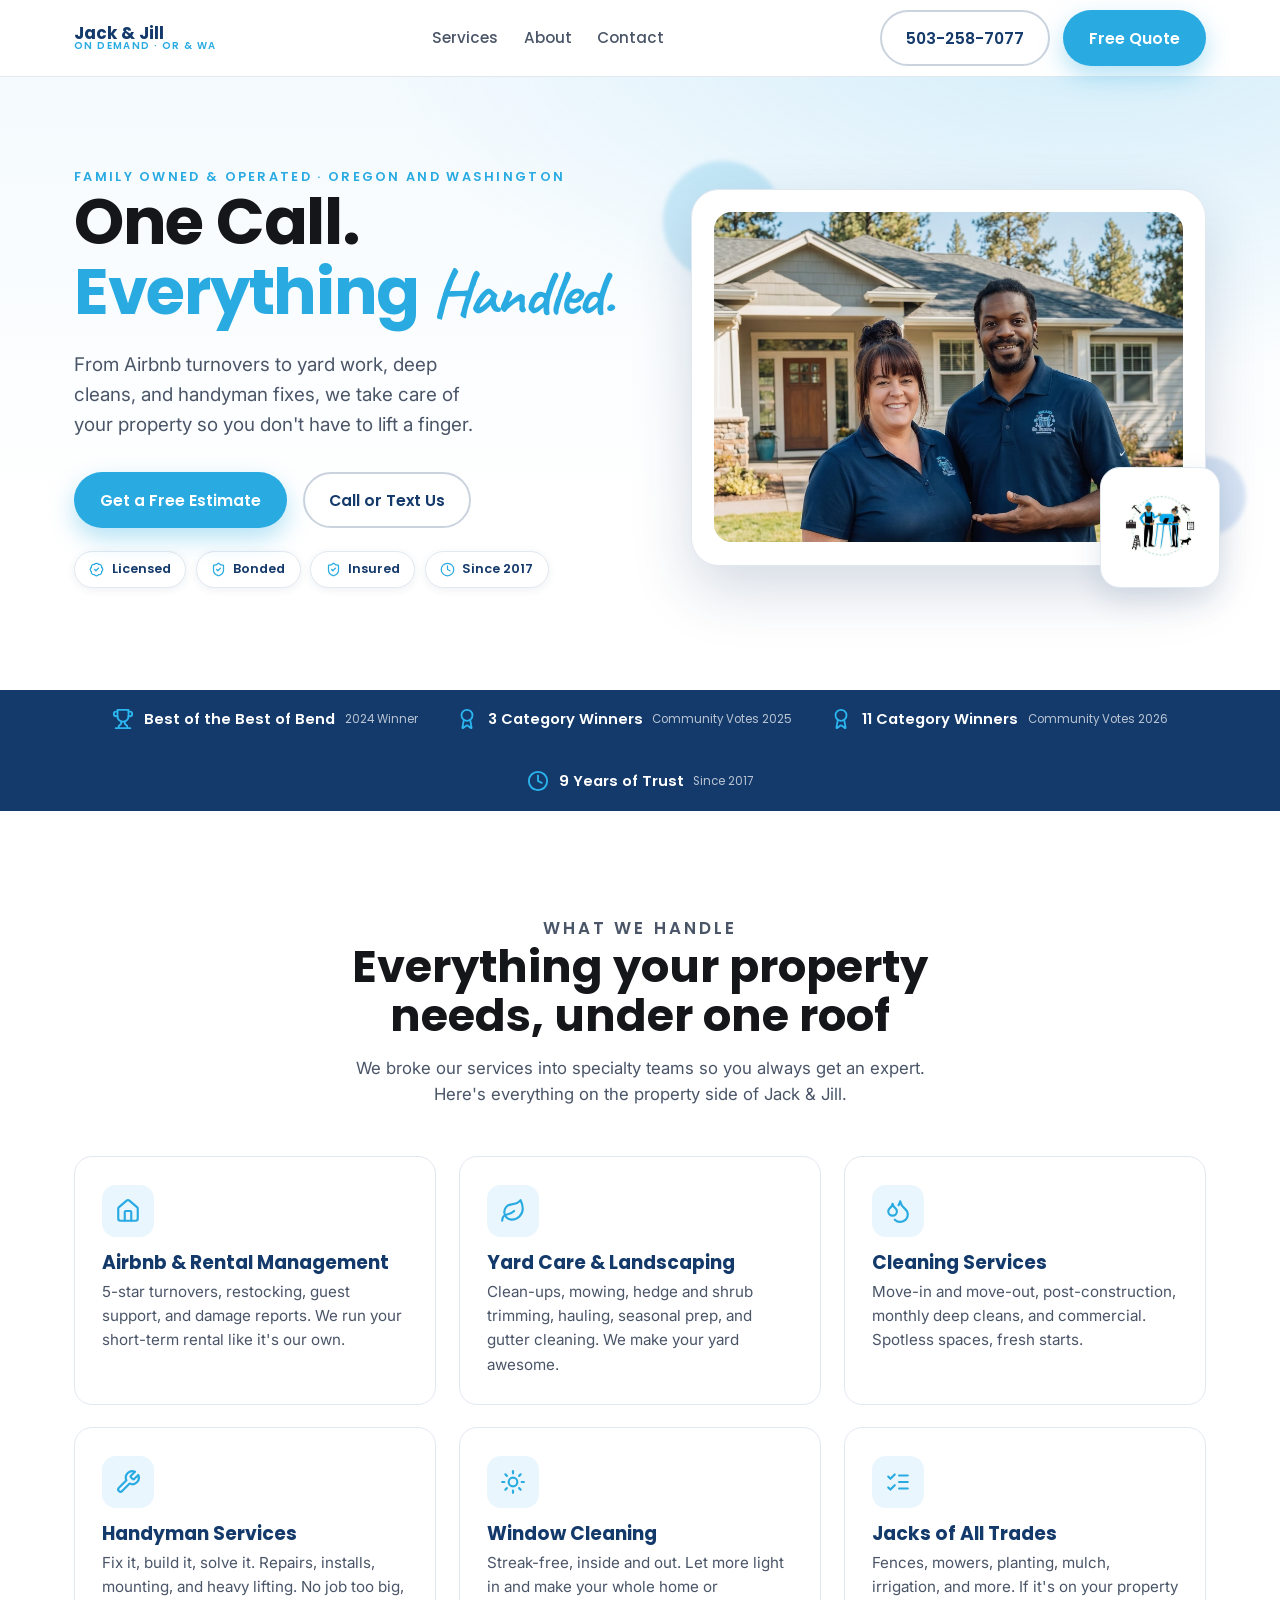
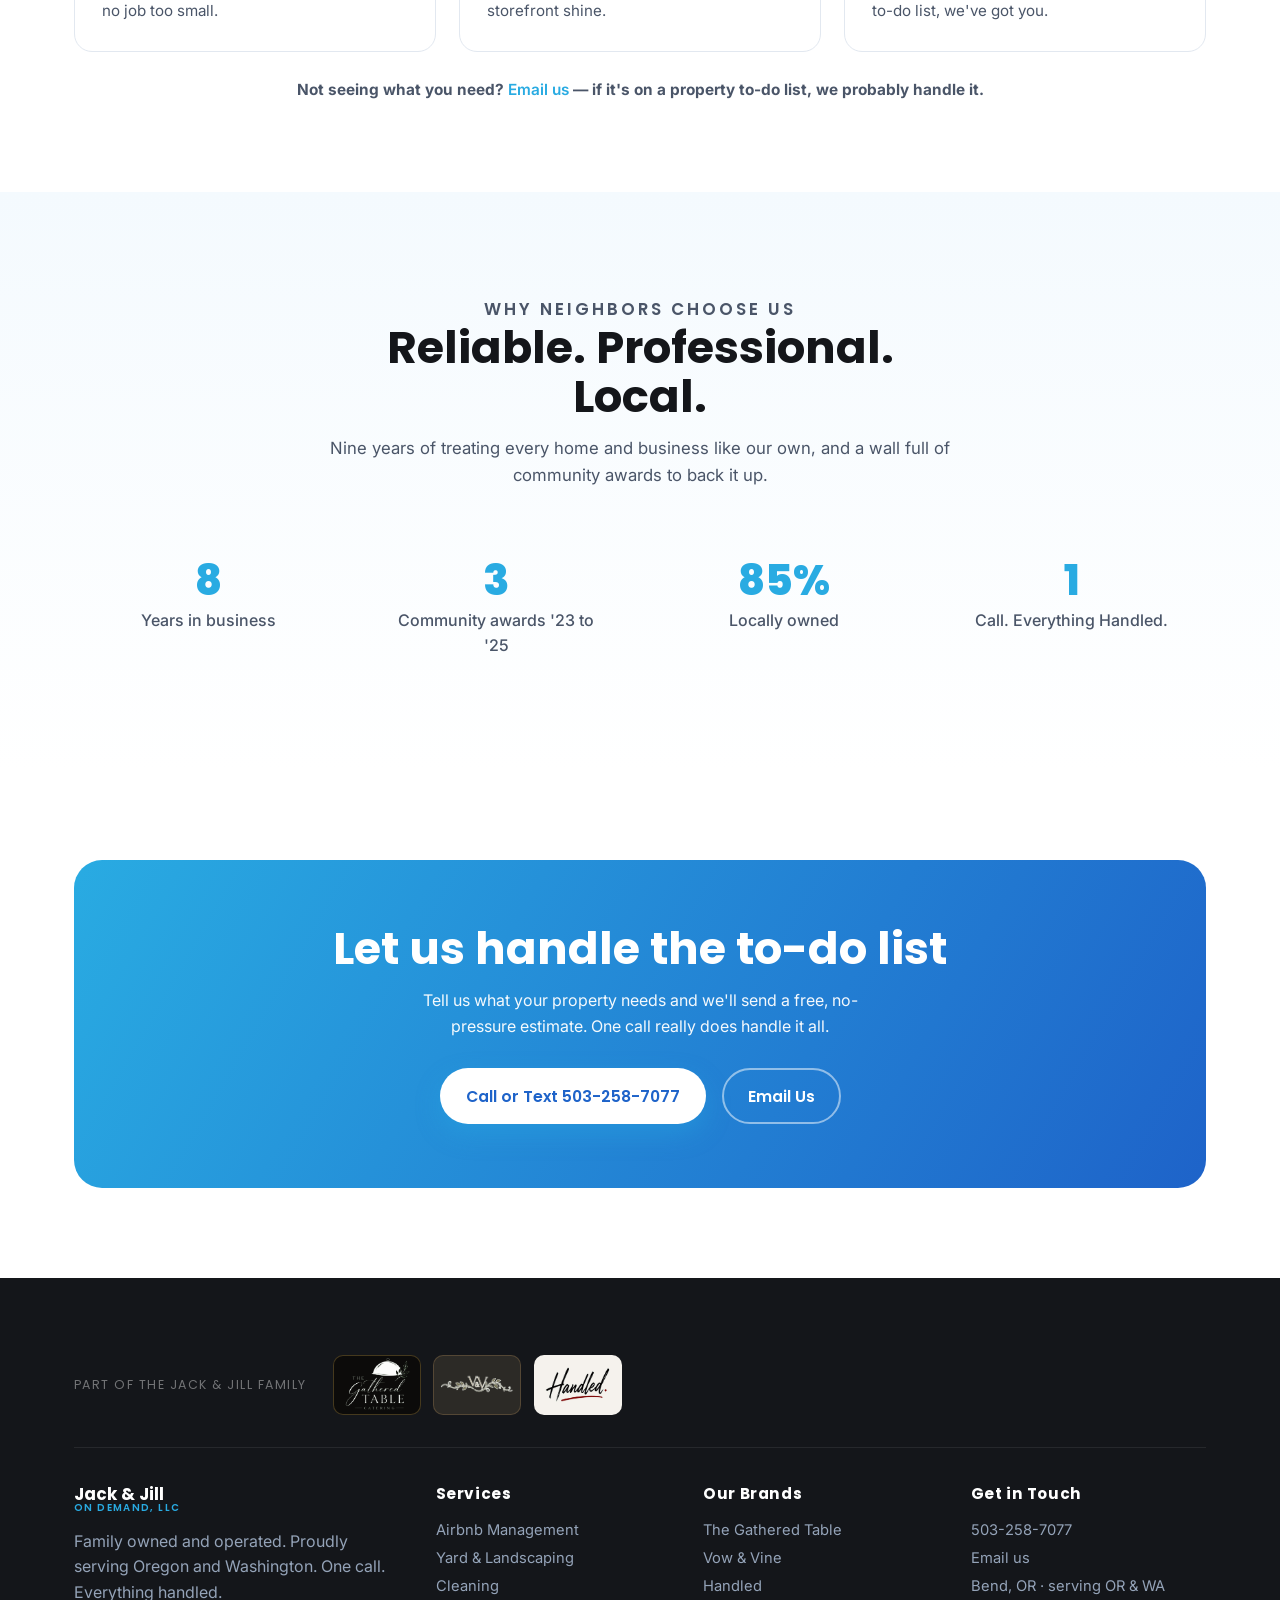
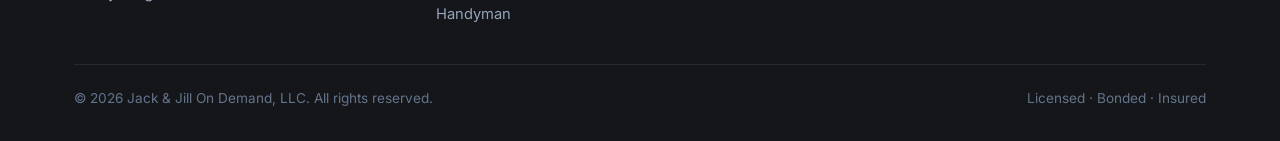
==== commit 9d36229c: "Update Vow & Vine domain to vandveventservices.com Co-Authored-By: Claude Sonnet 5 <noreply@anthropi" ====
--- a/index.html
+++ b/index.html
@@ -159,7 +159,7 @@
   <span class="brand-strip-label">Part of the Jack &amp; Jill family</span>
   <div class="brand-strip-logos">
     <a class="brand-chip fam-gathered" href="https://thegatheredtablecatering.com" target="_blank" rel="noopener" aria-label="The Gathered Table"><img src="assets/brands/gathered-table.png" alt="The Gathered Table" /></a>
-    <a class="brand-chip fam-vowvine" href="https://vowvineeventsevrices.com" target="_blank" rel="noopener" aria-label="Vow &amp; Vine"><img src="assets/brands/vow-and-vine.png" alt="Vow &amp; Vine" /></a>
+    <a class="brand-chip fam-vowvine" href="https://vandveventservices.com" target="_blank" rel="noopener" aria-label="Vow &amp; Vine"><img src="assets/brands/vow-and-vine.png" alt="Vow &amp; Vine" /></a>
     <a class="brand-chip fam-handled" href="https://handledpersonalassistant.com" target="_blank" rel="noopener" aria-label="Handled"><img src="assets/brands/handled.png" alt="Handled" /></a>
   </div>
 </div>
@@ -181,7 +181,7 @@
         <h4>Our Brands</h4>
         <ul>
           <li><a href="https://thegatheredtablecatering.com">The Gathered Table</a></li>
-          <li><a href="https://vowvineeventsevrices.com">Vow &amp; Vine</a></li>
+          <li><a href="https://vandveventservices.com">Vow &amp; Vine</a></li>
           <li><a href="https://handledpersonalassistant.com">Handled</a></li>
         </ul>
       </div>
